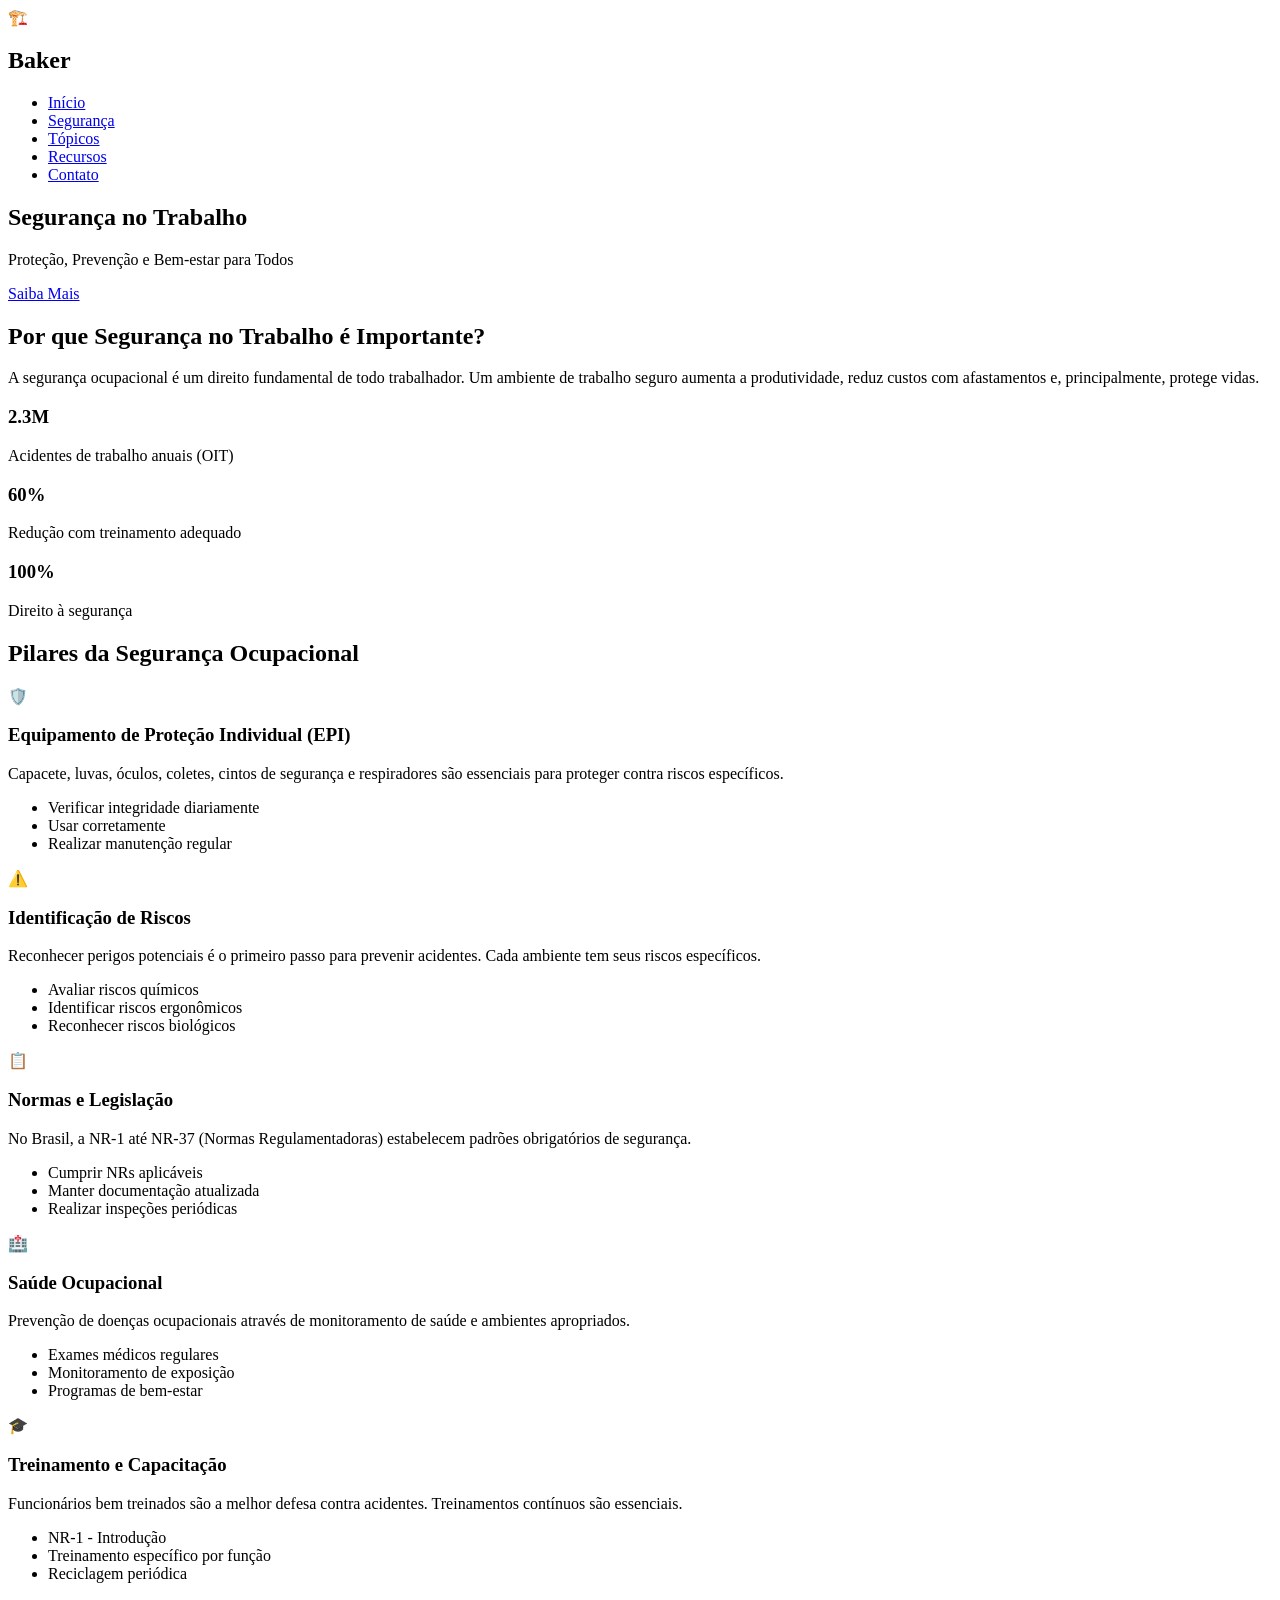
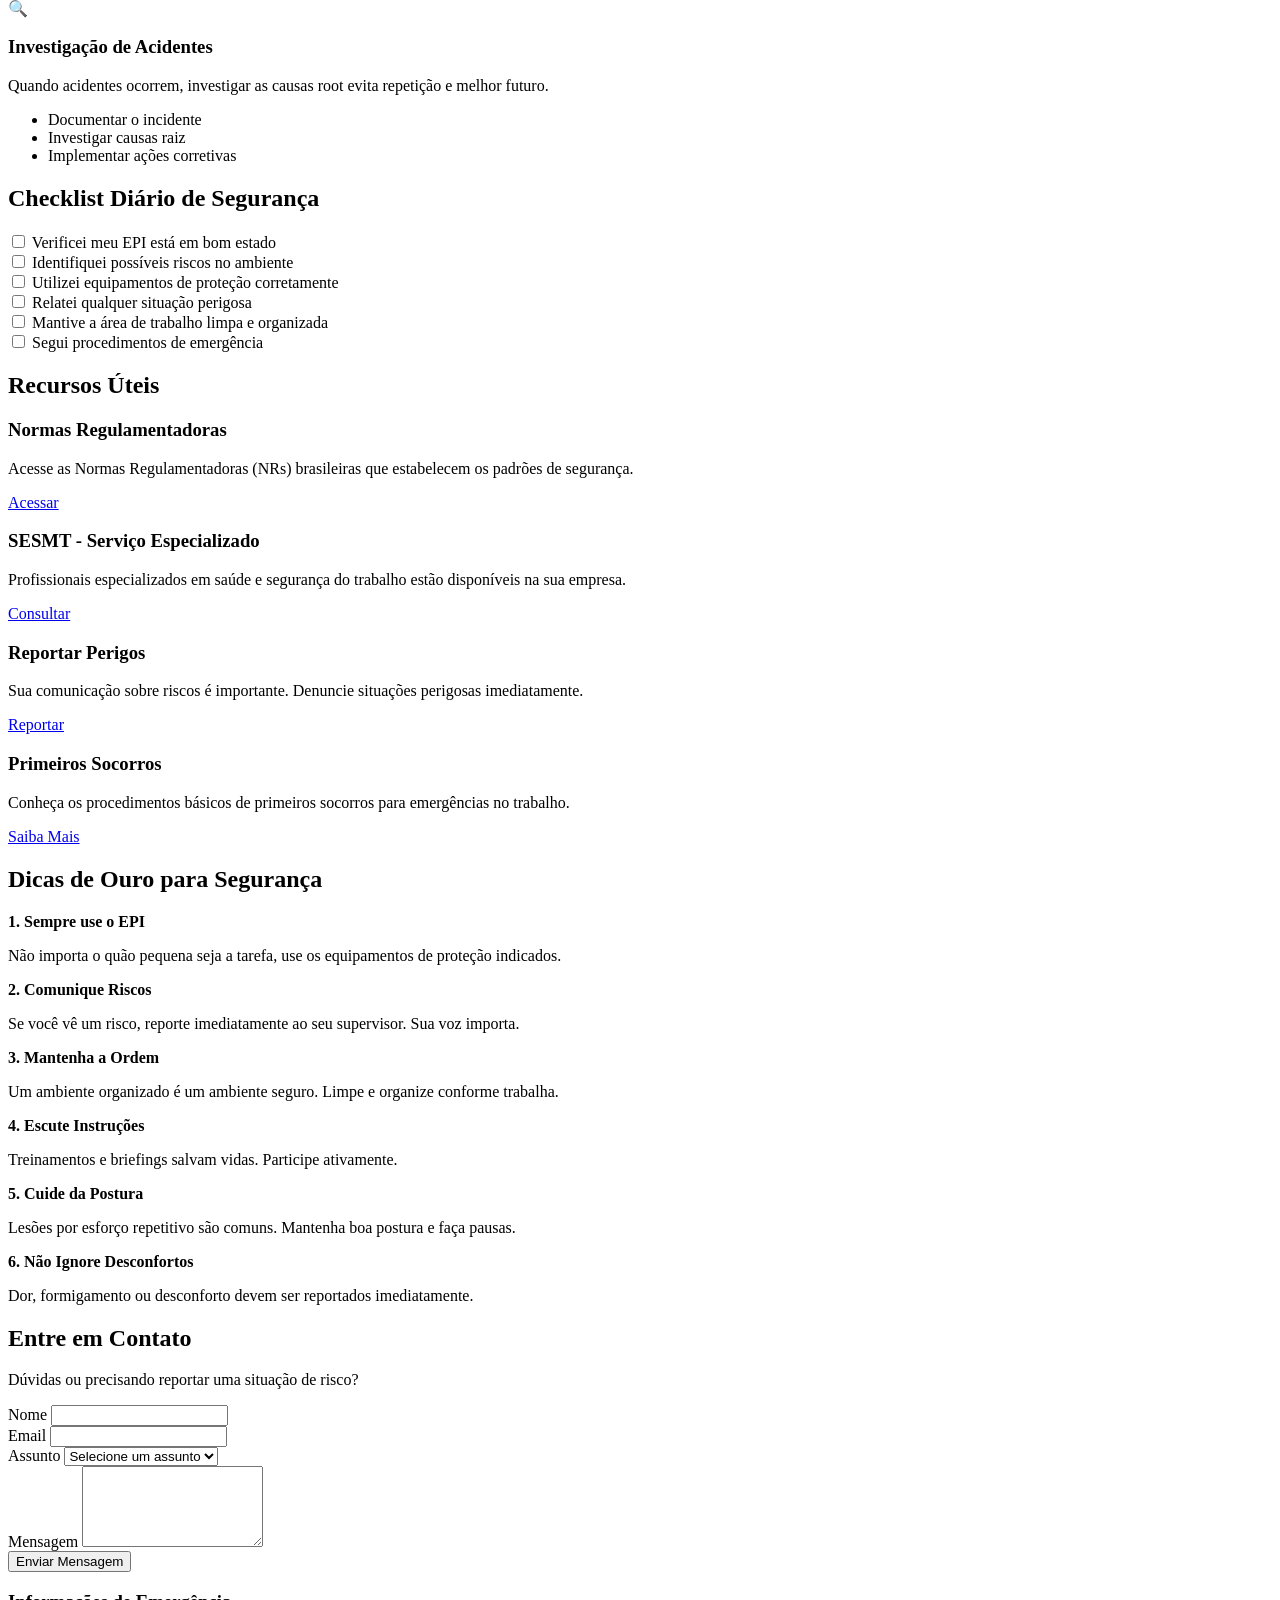
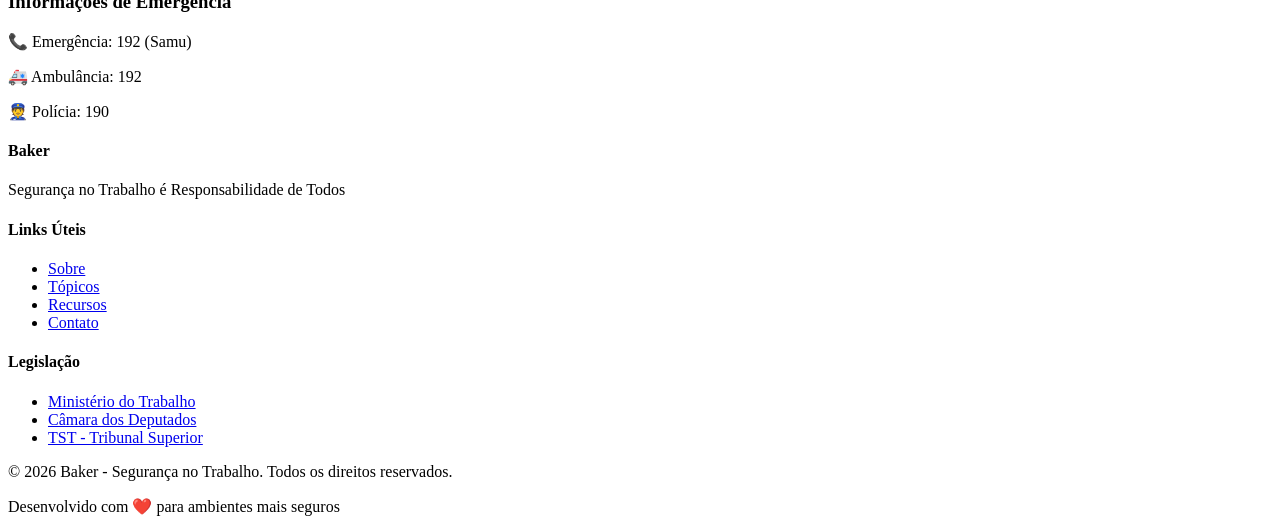
==== index.html @ fd1cc1f0 "Criar site profissional sobre segurança no trabalho" ====
<!DOCTYPE html>
<html lang="pt-BR">
<head>
    <meta charset="UTF-8">
    <meta name="viewport" content="width=device-width, initial-scale=1.0">
    <meta name="description" content="Segurança no Trabalho - Informações, treinamentos e recursos para ambientes seguros">
    <meta name="keywords" content="segurança, trabalho, prevenção, acidentes, saúde ocupacional">
    <title>Segurança no Trabalho | Baker</title>
    <link rel="stylesheet" href="styles.css">
    <link rel="icon" type="image/svg+xml" href="data:image/svg+xml,<svg xmlns='http://www.w3.org/2000/svg' viewBox='0 0 100 100'><text y='75' font-size='75' fill='%23d4a574'>🏗️</text></svg>">
</head>
<body>
    <!-- Navegação -->
    <nav class="navbar">
        <div class="container">
            <div class="nav-brand">
                <span class="logo-icon">🏗️</span>
                <h1>Baker</h1>
            </div>
            <ul class="nav-menu">
                <li><a href="#inicio">Início</a></li>
                <li><a href="#seguranca">Segurança</a></li>
                <li><a href="#topicos">Tópicos</a></li>
                <li><a href="#recursos">Recursos</a></li>
                <li><a href="#contato">Contato</a></li>
            </ul>
        </div>
    </nav>

    <!-- Hero Section -->
    <section id="inicio" class="hero">
        <div class="hero-content">
            <h2>Segurança no Trabalho</h2>
            <p>Proteção, Prevenção e Bem-estar para Todos</p>
            <a href="#seguranca" class="btn btn-primary">Saiba Mais</a>
        </div>
    </section>

    <!-- Introdução -->
    <section id="seguranca" class="intro">
        <div class="container">
            <h2>Por que Segurança no Trabalho é Importante?</h2>
            <p>A segurança ocupacional é um direito fundamental de todo trabalhador. Um ambiente de trabalho seguro aumenta a produtividade, reduz custos com afastamentos e, principalmente, protege vidas.</p>
            
            <div class="stats">
                <div class="stat-card">
                    <h3>2.3M</h3>
                    <p>Acidentes de trabalho anuais (OIT)</p>
                </div>
                <div class="stat-card">
                    <h3>60%</h3>
                    <p>Redução com treinamento adequado</p>
                </div>
                <div class="stat-card">
                    <h3>100%</h3>
                    <p>Direito à segurança</p>
                </div>
            </div>
        </div>
    </section>

    <!-- Tópicos Principais -->
    <section id="topicos" class="topics">
        <div class="container">
            <h2>Pilares da Segurança Ocupacional</h2>
            
            <div class="topics-grid">
                <div class="topic-card">
                    <span class="topic-icon">🛡️</span>
                    <h3>Equipamento de Proteção Individual (EPI)</h3>
                    <p>Capacete, luvas, óculos, coletes, cintos de segurança e respiradores são essenciais para proteger contra riscos específicos.</p>
                    <ul>
                        <li>Verificar integridade diariamente</li>
                        <li>Usar corretamente</li>
                        <li>Realizar manutenção regular</li>
                    </ul>
                </div>

                <div class="topic-card">
                    <span class="topic-icon">⚠️</span>
                    <h3>Identificação de Riscos</h3>
                    <p>Reconhecer perigos potenciais é o primeiro passo para prevenir acidentes. Cada ambiente tem seus riscos específicos.</p>
                    <ul>
                        <li>Avaliar riscos químicos</li>
                        <li>Identificar riscos ergonômicos</li>
                        <li>Reconhecer riscos biológicos</li>
                    </ul>
                </div>

                <div class="topic-card">
                    <span class="topic-icon">📋</span>
                    <h3>Normas e Legislação</h3>
                    <p>No Brasil, a NR-1 até NR-37 (Normas Regulamentadoras) estabelecem padrões obrigatórios de segurança.</p>
                    <ul>
                        <li>Cumprir NRs aplicáveis</li>
                        <li>Manter documentação atualizada</li>
                        <li>Realizar inspeções periódicas</li>
                    </ul>
                </div>

                <div class="topic-card">
                    <span class="topic-icon">🏥</span>
                    <h3>Saúde Ocupacional</h3>
                    <p>Prevenção de doenças ocupacionais através de monitoramento de saúde e ambientes apropriados.</p>
                    <ul>
                        <li>Exames médicos regulares</li>
                        <li>Monitoramento de exposição</li>
                        <li>Programas de bem-estar</li>
                    </ul>
                </div>

                <div class="topic-card">
                    <span class="topic-icon">🎓</span>
                    <h3>Treinamento e Capacitação</h3>
                    <p>Funcionários bem treinados são a melhor defesa contra acidentes. Treinamentos contínuos são essenciais.</p>
                    <ul>
                        <li>NR-1 - Introdução</li>
                        <li>Treinamento específico por função</li>
                        <li>Reciclagem periódica</li>
                    </ul>
                </div>

                <div class="topic-card">
                    <span class="topic-icon">🔍</span>
                    <h3>Investigação de Acidentes</h3>
                    <p>Quando acidentes ocorrem, investigar as causas root evita repetição e melhor futuro.</p>
                    <ul>
                        <li>Documentar o incidente</li>
                        <li>Investigar causas raiz</li>
                        <li>Implementar ações corretivas</li>
                    </ul>
                </div>
            </div>
        </div>
    </section>

    <!-- Checklist de Segurança -->
    <section class="checklist">
        <div class="container">
            <h2>Checklist Diário de Segurança</h2>
            <div class="checklist-content">
                <div class="checklist-item">
                    <input type="checkbox" id="check1">
                    <label for="check1">Verificei meu EPI está em bom estado</label>
                </div>
                <div class="checklist-item">
                    <input type="checkbox" id="check2">
                    <label for="check2">Identifiquei possíveis riscos no ambiente</label>
                </div>
                <div class="checklist-item">
                    <input type="checkbox" id="check3">
                    <label for="check3">Utilizei equipamentos de proteção corretamente</label>
                </div>
                <div class="checklist-item">
                    <input type="checkbox" id="check4">
                    <label for="check4">Relatei qualquer situação perigosa</label>
                </div>
                <div class="checklist-item">
                    <input type="checkbox" id="check5">
                    <label for="check5">Mantive a área de trabalho limpa e organizada</label>
                </div>
                <div class="checklist-item">
                    <input type="checkbox" id="check6">
                    <label for="check6">Segui procedimentos de emergência</label>
                </div>
            </div>
        </div>
    </section>

    <!-- Recursos -->
    <section id="recursos" class="resources">
        <div class="container">
            <h2>Recursos Úteis</h2>
            
            <div class="resources-grid">
                <div class="resource-card">
                    <h3>Normas Regulamentadoras</h3>
                    <p>Acesse as Normas Regulamentadoras (NRs) brasileiras que estabelecem os padrões de segurança.</p>
                    <a href="https://www.gov.br/trabalho/pt-br" target="_blank" class="btn btn-secondary">Acessar</a>
                </div>

                <div class="resource-card">
                    <h3>SESMT - Serviço Especializado</h3>
                    <p>Profissionais especializados em saúde e segurança do trabalho estão disponíveis na sua empresa.</p>
                    <a href="#contato" class="btn btn-secondary">Consultar</a>
                </div>

                <div class="resource-card">
                    <h3>Reportar Perigos</h3>
                    <p>Sua comunicação sobre riscos é importante. Denuncie situações perigosas imediatamente.</p>
                    <a href="#contato" class="btn btn-secondary">Reportar</a>
                </div>

                <div class="resource-card">
                    <h3>Primeiros Socorros</h3>
                    <p>Conheça os procedimentos básicos de primeiros socorros para emergências no trabalho.</p>
                    <a href="https://www.cruz-vermelha.org.br" target="_blank" class="btn btn-secondary">Saiba Mais</a>
                </div>
            </div>
        </div>
    </section>

    <!-- Dicas de Segurança -->
    <section class="tips">
        <div class="container">
            <h2>Dicas de Ouro para Segurança</h2>
            
            <div class="tips-list">
                <div class="tip">
                    <strong>1. Sempre use o EPI</strong>
                    <p>Não importa o quão pequena seja a tarefa, use os equipamentos de proteção indicados.</p>
                </div>
                
                <div class="tip">
                    <strong>2. Comunique Riscos</strong>
                    <p>Se você vê um risco, reporte imediatamente ao seu supervisor. Sua voz importa.</p>
                </div>
                
                <div class="tip">
                    <strong>3. Mantenha a Ordem</strong>
                    <p>Um ambiente organizado é um ambiente seguro. Limpe e organize conforme trabalha.</p>
                </div>
                
                <div class="tip">
                    <strong>4. Escute Instruções</strong>
                    <p>Treinamentos e briefings salvam vidas. Participe ativamente.</p>
                </div>
                
                <div class="tip">
                    <strong>5. Cuide da Postura</strong>
                    <p>Lesões por esforço repetitivo são comuns. Mantenha boa postura e faça pausas.</p>
                </div>
                
                <div class="tip">
                    <strong>6. Não Ignore Desconfortos</strong>
                    <p>Dor, formigamento ou desconforto devem ser reportados imediatamente.</p>
                </div>
            </div>
        </div>
    </section>

    <!-- Contato -->
    <section id="contato" class="contact">
        <div class="container">
            <h2>Entre em Contato</h2>
            <p>Dúvidas ou precisando reportar uma situação de risco?</p>
            
            <form class="contact-form">
                <div class="form-group">
                    <label for="name">Nome</label>
                    <input type="text" id="name" name="name" required>
                </div>
                
                <div class="form-group">
                    <label for="email">Email</label>
                    <input type="email" id="email" name="email" required>
                </div>
                
                <div class="form-group">
                    <label for="subject">Assunto</label>
                    <select id="subject" name="subject" required>
                        <option value="">Selecione um assunto</option>
                        <option value="consulta">Consulta Geral</option>
                        <option value="risco">Reportar Risco</option>
                        <option value="treinamento">Treinamento</option>
                        <option value="acidente">Reporte de Acidente</option>
                        <option value="outro">Outro</option>
                    </select>
                </div>
                
                <div class="form-group">
                    <label for="message">Mensagem</label>
                    <textarea id="message" name="message" rows="5" required></textarea>
                </div>
                
                <button type="submit" class="btn btn-primary">Enviar Mensagem</button>
            </form>

            <div class="contact-info">
                <h3>Informações de Emergência</h3>
                <p>📞 Emergência: 192 (Samu)</p>
                <p>🚑 Ambulância: 192</p>
                <p>👮 Polícia: 190</p>
            </div>
        </div>
    </section>

    <!-- Footer -->
    <footer class="footer">
        <div class="container">
            <div class="footer-content">
                <div class="footer-section">
                    <h4>Baker</h4>
                    <p>Segurança no Trabalho é Responsabilidade de Todos</p>
                </div>
                
                <div class="footer-section">
                    <h4>Links Úteis</h4>
                    <ul>
                        <li><a href="#seguranca">Sobre</a></li>
                        <li><a href="#topicos">Tópicos</a></li>
                        <li><a href="#recursos">Recursos</a></li>
                        <li><a href="#contato">Contato</a></li>
                    </ul>
                </div>
                
                <div class="footer-section">
                    <h4>Legislação</h4>
                    <ul>
                        <li><a href="https://www.gov.br/trabalho" target="_blank">Ministério do Trabalho</a></li>
                        <li><a href="https://www.camara.leg.br" target="_blank">Câmara dos Deputados</a></li>
                        <li><a href="https://www.tst.jus.br" target="_blank">TST - Tribunal Superior</a></li>
                    </ul>
                </div>
            </div>
            
            <div class="footer-bottom">
                <p>&copy; 2026 Baker - Segurança no Trabalho. Todos os direitos reservados.</p>
                <p>Desenvolvido com ❤️ para ambientes mais seguros</p>
            </div>
        </div>
    </footer>

    <script src="script.js"></script>
</body>
</html>
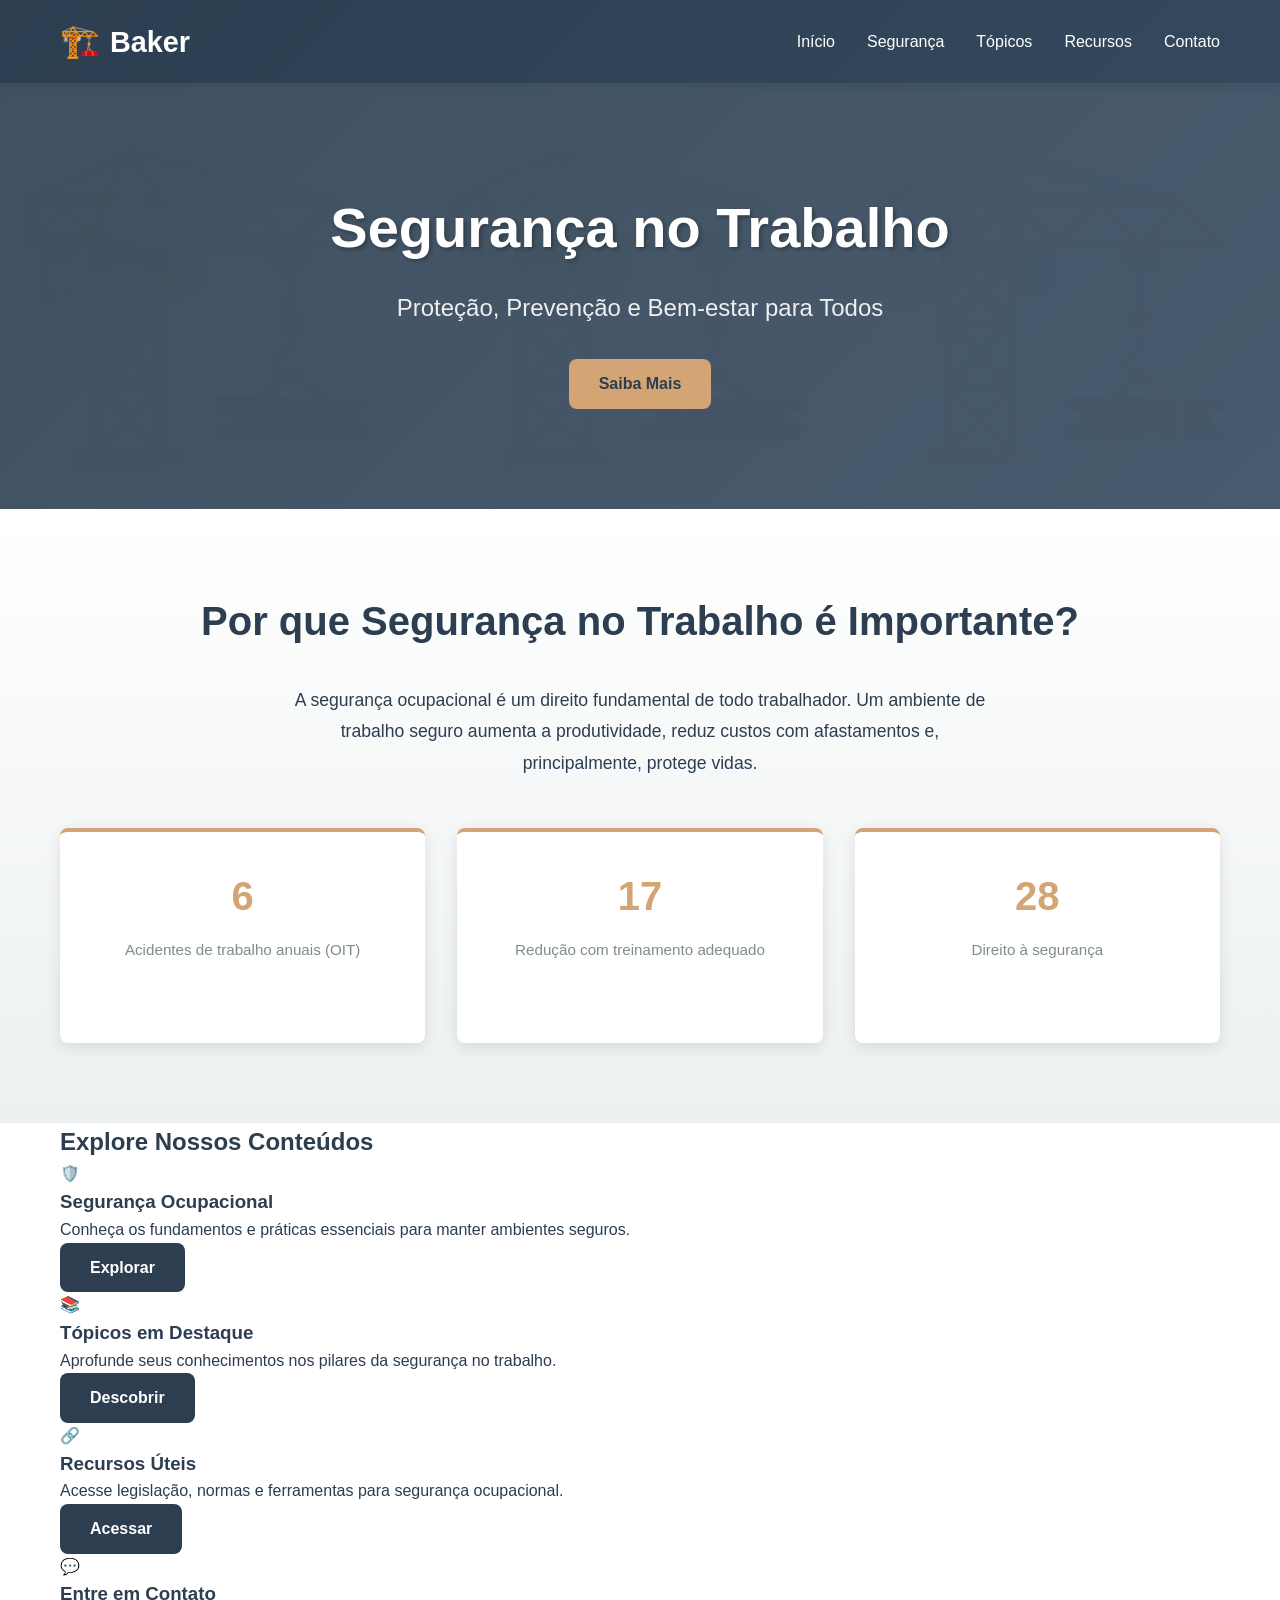
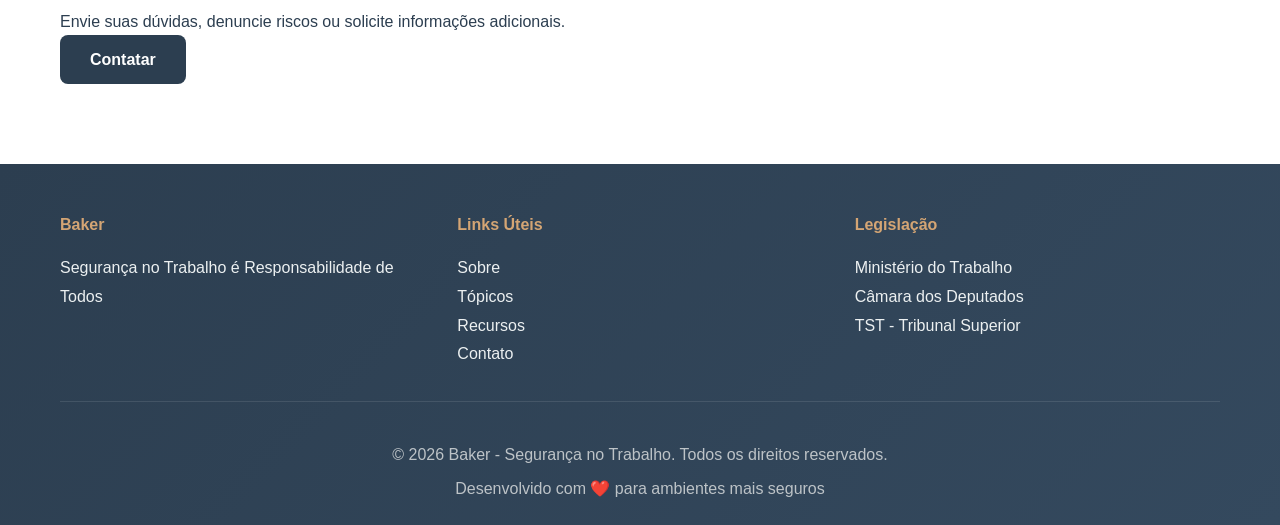
==== commit 75e1dc67: "Atualizar página inicial com links para páginas separadas" ====
--- a/index.html
+++ b/index.html
@@ -18,26 +18,26 @@
                 <h1>Baker</h1>
             </div>
             <ul class="nav-menu">
-                <li><a href="#inicio">Início</a></li>
-                <li><a href="#seguranca">Segurança</a></li>
-                <li><a href="#topicos">Tópicos</a></li>
-                <li><a href="#recursos">Recursos</a></li>
-                <li><a href="#contato">Contato</a></li>
+                <li><a href="index.html">Início</a></li>
+                <li><a href="seguranca.html">Segurança</a></li>
+                <li><a href="topicos.html">Tópicos</a></li>
+                <li><a href="recursos.html">Recursos</a></li>
+                <li><a href="contato.html">Contato</a></li>
             </ul>
         </div>
     </nav>
 
     <!-- Hero Section -->
-    <section id="inicio" class="hero">
+    <section class="hero">
         <div class="hero-content">
             <h2>Segurança no Trabalho</h2>
             <p>Proteção, Prevenção e Bem-estar para Todos</p>
-            <a href="#seguranca" class="btn btn-primary">Saiba Mais</a>
+            <a href="seguranca.html" class="btn btn-primary">Saiba Mais</a>
         </div>
     </section>
 
     <!-- Introdução -->
-    <section id="seguranca" class="intro">
+    <section class="intro">
         <div class="container">
             <h2>Por que Segurança no Trabalho é Importante?</h2>
             <p>A segurança ocupacional é um direito fundamental de todo trabalhador. Um ambiente de trabalho seguro aumenta a produtividade, reduz custos com afastamentos e, principalmente, protege vidas.</p>
@@ -59,228 +59,38 @@
         </div>
     </section>
 
-    <!-- Tópicos Principais -->
-    <section id="topicos" class="topics">
+    <!-- Seções de Destaque -->
+    <section class="highlights">
         <div class="container">
-            <h2>Pilares da Segurança Ocupacional</h2>
-            
-            <div class="topics-grid">
-                <div class="topic-card">
-                    <span class="topic-icon">🛡️</span>
-                    <h3>Equipamento de Proteção Individual (EPI)</h3>
-                    <p>Capacete, luvas, óculos, coletes, cintos de segurança e respiradores são essenciais para proteger contra riscos específicos.</p>
-                    <ul>
-                        <li>Verificar integridade diariamente</li>
-                        <li>Usar corretamente</li>
-                        <li>Realizar manutenção regular</li>
-                    </ul>
+            <h2>Explore Nossos Conteúdos</h2>
+            <div class="highlights-grid">
+                <div class="highlight-card">
+                    <span class="highlight-icon">🛡️</span>
+                    <h3>Segurança Ocupacional</h3>
+                    <p>Conheça os fundamentos e práticas essenciais para manter ambientes seguros.</p>
+                    <a href="seguranca.html" class="btn btn-secondary">Explorar</a>
                 </div>
 
-                <div class="topic-card">
-                    <span class="topic-icon">⚠️</span>
-                    <h3>Identificação de Riscos</h3>
-                    <p>Reconhecer perigos potenciais é o primeiro passo para prevenir acidentes. Cada ambiente tem seus riscos específicos.</p>
-                    <ul>
-                        <li>Avaliar riscos químicos</li>
-                        <li>Identificar riscos ergonômicos</li>
-                        <li>Reconhecer riscos biológicos</li>
-                    </ul>
+                <div class="highlight-card">
+                    <span class="highlight-icon">📚</span>
+                    <h3>Tópicos em Destaque</h3>
+                    <p>Aprofunde seus conhecimentos nos pilares da segurança no trabalho.</p>
+                    <a href="topicos.html" class="btn btn-secondary">Descobrir</a>
                 </div>
 
-                <div class="topic-card">
-                    <span class="topic-icon">📋</span>
-                    <h3>Normas e Legislação</h3>
-                    <p>No Brasil, a NR-1 até NR-37 (Normas Regulamentadoras) estabelecem padrões obrigatórios de segurança.</p>
-                    <ul>
-                        <li>Cumprir NRs aplicáveis</li>
-                        <li>Manter documentação atualizada</li>
-                        <li>Realizar inspeções periódicas</li>
-                    </ul>
+                <div class="highlight-card">
+                    <span class="highlight-icon">🔗</span>
+                    <h3>Recursos Úteis</h3>
+                    <p>Acesse legislação, normas e ferramentas para segurança ocupacional.</p>
+                    <a href="recursos.html" class="btn btn-secondary">Acessar</a>
                 </div>
 
-                <div class="topic-card">
-                    <span class="topic-icon">🏥</span>
-                    <h3>Saúde Ocupacional</h3>
-                    <p>Prevenção de doenças ocupacionais através de monitoramento de saúde e ambientes apropriados.</p>
-                    <ul>
-                        <li>Exames médicos regulares</li>
-                        <li>Monitoramento de exposição</li>
-                        <li>Programas de bem-estar</li>
-                    </ul>
+                <div class="highlight-card">
+                    <span class="highlight-icon">💬</span>
+                    <h3>Entre em Contato</h3>
+                    <p>Envie suas dúvidas, denuncie riscos ou solicite informações adicionais.</p>
+                    <a href="contato.html" class="btn btn-secondary">Contatar</a>
                 </div>
-
-                <div class="topic-card">
-                    <span class="topic-icon">🎓</span>
-                    <h3>Treinamento e Capacitação</h3>
-                    <p>Funcionários bem treinados são a melhor defesa contra acidentes. Treinamentos contínuos são essenciais.</p>
-                    <ul>
-                        <li>NR-1 - Introdução</li>
-                        <li>Treinamento específico por função</li>
-                        <li>Reciclagem periódica</li>
-                    </ul>
-                </div>
-
-                <div class="topic-card">
-                    <span class="topic-icon">🔍</span>
-                    <h3>Investigação de Acidentes</h3>
-                    <p>Quando acidentes ocorrem, investigar as causas root evita repetição e melhor futuro.</p>
-                    <ul>
-                        <li>Documentar o incidente</li>
-                        <li>Investigar causas raiz</li>
-                        <li>Implementar ações corretivas</li>
-                    </ul>
-                </div>
-            </div>
-        </div>
-    </section>
-
-    <!-- Checklist de Segurança -->
-    <section class="checklist">
-        <div class="container">
-            <h2>Checklist Diário de Segurança</h2>
-            <div class="checklist-content">
-                <div class="checklist-item">
-                    <input type="checkbox" id="check1">
-                    <label for="check1">Verificei meu EPI está em bom estado</label>
-                </div>
-                <div class="checklist-item">
-                    <input type="checkbox" id="check2">
-                    <label for="check2">Identifiquei possíveis riscos no ambiente</label>
-                </div>
-                <div class="checklist-item">
-                    <input type="checkbox" id="check3">
-                    <label for="check3">Utilizei equipamentos de proteção corretamente</label>
-                </div>
-                <div class="checklist-item">
-                    <input type="checkbox" id="check4">
-                    <label for="check4">Relatei qualquer situação perigosa</label>
-                </div>
-                <div class="checklist-item">
-                    <input type="checkbox" id="check5">
-                    <label for="check5">Mantive a área de trabalho limpa e organizada</label>
-                </div>
-                <div class="checklist-item">
-                    <input type="checkbox" id="check6">
-                    <label for="check6">Segui procedimentos de emergência</label>
-                </div>
-            </div>
-        </div>
-    </section>
-
-    <!-- Recursos -->
-    <section id="recursos" class="resources">
-        <div class="container">
-            <h2>Recursos Úteis</h2>
-            
-            <div class="resources-grid">
-                <div class="resource-card">
-                    <h3>Normas Regulamentadoras</h3>
-                    <p>Acesse as Normas Regulamentadoras (NRs) brasileiras que estabelecem os padrões de segurança.</p>
-                    <a href="https://www.gov.br/trabalho/pt-br" target="_blank" class="btn btn-secondary">Acessar</a>
-                </div>
-
-                <div class="resource-card">
-                    <h3>SESMT - Serviço Especializado</h3>
-                    <p>Profissionais especializados em saúde e segurança do trabalho estão disponíveis na sua empresa.</p>
-                    <a href="#contato" class="btn btn-secondary">Consultar</a>
-                </div>
-
-                <div class="resource-card">
-                    <h3>Reportar Perigos</h3>
-                    <p>Sua comunicação sobre riscos é importante. Denuncie situações perigosas imediatamente.</p>
-                    <a href="#contato" class="btn btn-secondary">Reportar</a>
-                </div>
-
-                <div class="resource-card">
-                    <h3>Primeiros Socorros</h3>
-                    <p>Conheça os procedimentos básicos de primeiros socorros para emergências no trabalho.</p>
-                    <a href="https://www.cruz-vermelha.org.br" target="_blank" class="btn btn-secondary">Saiba Mais</a>
-                </div>
-            </div>
-        </div>
-    </section>
-
-    <!-- Dicas de Segurança -->
-    <section class="tips">
-        <div class="container">
-            <h2>Dicas de Ouro para Segurança</h2>
-            
-            <div class="tips-list">
-                <div class="tip">
-                    <strong>1. Sempre use o EPI</strong>
-                    <p>Não importa o quão pequena seja a tarefa, use os equipamentos de proteção indicados.</p>
-                </div>
-                
-                <div class="tip">
-                    <strong>2. Comunique Riscos</strong>
-                    <p>Se você vê um risco, reporte imediatamente ao seu supervisor. Sua voz importa.</p>
-                </div>
-                
-                <div class="tip">
-                    <strong>3. Mantenha a Ordem</strong>
-                    <p>Um ambiente organizado é um ambiente seguro. Limpe e organize conforme trabalha.</p>
-                </div>
-                
-                <div class="tip">
-                    <strong>4. Escute Instruções</strong>
-                    <p>Treinamentos e briefings salvam vidas. Participe ativamente.</p>
-                </div>
-                
-                <div class="tip">
-                    <strong>5. Cuide da Postura</strong>
-                    <p>Lesões por esforço repetitivo são comuns. Mantenha boa postura e faça pausas.</p>
-                </div>
-                
-                <div class="tip">
-                    <strong>6. Não Ignore Desconfortos</strong>
-                    <p>Dor, formigamento ou desconforto devem ser reportados imediatamente.</p>
-                </div>
-            </div>
-        </div>
-    </section>
-
-    <!-- Contato -->
-    <section id="contato" class="contact">
-        <div class="container">
-            <h2>Entre em Contato</h2>
-            <p>Dúvidas ou precisando reportar uma situação de risco?</p>
-            
-            <form class="contact-form">
-                <div class="form-group">
-                    <label for="name">Nome</label>
-                    <input type="text" id="name" name="name" required>
-                </div>
-                
-                <div class="form-group">
-                    <label for="email">Email</label>
-                    <input type="email" id="email" name="email" required>
-                </div>
-                
-                <div class="form-group">
-                    <label for="subject">Assunto</label>
-                    <select id="subject" name="subject" required>
-                        <option value="">Selecione um assunto</option>
-                        <option value="consulta">Consulta Geral</option>
-                        <option value="risco">Reportar Risco</option>
-                        <option value="treinamento">Treinamento</option>
-                        <option value="acidente">Reporte de Acidente</option>
-                        <option value="outro">Outro</option>
-                    </select>
-                </div>
-                
-                <div class="form-group">
-                    <label for="message">Mensagem</label>
-                    <textarea id="message" name="message" rows="5" required></textarea>
-                </div>
-                
-                <button type="submit" class="btn btn-primary">Enviar Mensagem</button>
-            </form>
-
-            <div class="contact-info">
-                <h3>Informações de Emergência</h3>
-                <p>📞 Emergência: 192 (Samu)</p>
-                <p>🚑 Ambulância: 192</p>
-                <p>👮 Polícia: 190</p>
             </div>
         </div>
     </section>
@@ -297,10 +107,10 @@
                 <div class="footer-section">
                     <h4>Links Úteis</h4>
                     <ul>
-                        <li><a href="#seguranca">Sobre</a></li>
-                        <li><a href="#topicos">Tópicos</a></li>
-                        <li><a href="#recursos">Recursos</a></li>
-                        <li><a href="#contato">Contato</a></li>
+                        <li><a href="index.html">Sobre</a></li>
+                        <li><a href="topicos.html">Tópicos</a></li>
+                        <li><a href="recursos.html">Recursos</a></li>
+                        <li><a href="contato.html">Contato</a></li>
                     </ul>
                 </div>
                 
--- a/styles.css
+++ b/styles.css
@@ -0,0 +1,635 @@
+/* Estilos Globais */
+* {
+    margin: 0;
+    padding: 0;
+    box-sizing: border-box;
+}
+
+:root {
+    --primary-color: #d4a574;
+    --secondary-color: #2c3e50;
+    --accent-color: #e74c3c;
+    --light-bg: #ecf0f1;
+    --dark-text: #2c3e50;
+    --light-text: #ffffff;
+    --border-radius: 8px;
+    --transition: all 0.3s ease;
+}
+
+html {
+    scroll-behavior: smooth;
+}
+
+body {
+    font-family: 'Segoe UI', Tahoma, Geneva, Verdana, sans-serif;
+    line-height: 1.6;
+    color: var(--dark-text);
+    background-color: #ffffff;
+}
+
+.container {
+    max-width: 1200px;
+    margin: 0 auto;
+    padding: 0 20px;
+}
+
+/* Navegação */
+.navbar {
+    background: linear-gradient(135deg, var(--secondary-color), #34495e);
+    color: var(--light-text);
+    padding: 1rem 0;
+    position: sticky;
+    top: 0;
+    z-index: 100;
+    box-shadow: 0 2px 10px rgba(0, 0, 0, 0.1);
+}
+
+.navbar .container {
+    display: flex;
+    justify-content: space-between;
+    align-items: center;
+}
+
+.nav-brand {
+    display: flex;
+    align-items: center;
+    gap: 10px;
+    font-weight: bold;
+}
+
+.logo-icon {
+    font-size: 2rem;
+}
+
+.nav-brand h1 {
+    font-size: 1.8rem;
+    margin: 0;
+}
+
+.nav-menu {
+    display: flex;
+    list-style: none;
+    gap: 2rem;
+}
+
+.nav-menu a {
+    color: var(--light-text);
+    text-decoration: none;
+    transition: var(--transition);
+    font-weight: 500;
+}
+
+.nav-menu a:hover {
+    color: var(--primary-color);
+    text-shadow: 0 0 10px rgba(212, 165, 116, 0.5);
+}
+
+/* Hero Section */
+.hero {
+    background: linear-gradient(135deg, var(--secondary-color), #34495e);
+    color: var(--light-text);
+    padding: 100px 20px;
+    text-align: center;
+    background-image: 
+        linear-gradient(135deg, rgba(44, 62, 80, 0.9), rgba(52, 73, 94, 0.9)),
+        url("data:image/svg+xml,%3Csvg xmlns='http://www.w3.org/2000/svg' viewBox='0 0 100 100'%3E%3Ctext y='75' font-size='75' fill='%23d4a574' opacity='0.1'%3E🏗️%3C/text%3E%3C/svg%3E");
+}
+
+.hero-content h2 {
+    font-size: 3.5rem;
+    margin-bottom: 1rem;
+    text-shadow: 2px 2px 4px rgba(0, 0, 0, 0.3);
+}
+
+.hero-content p {
+    font-size: 1.5rem;
+    margin-bottom: 2rem;
+    opacity: 0.9;
+}
+
+/* Botões */
+.btn {
+    display: inline-block;
+    padding: 12px 30px;
+    border-radius: var(--border-radius);
+    text-decoration: none;
+    font-weight: 600;
+    transition: var(--transition);
+    border: none;
+    cursor: pointer;
+    font-size: 1rem;
+}
+
+.btn-primary {
+    background: var(--primary-color);
+    color: var(--dark-text);
+}
+
+.btn-primary:hover {
+    background: #e8c4a0;
+    transform: translateY(-2px);
+    box-shadow: 0 5px 15px rgba(212, 165, 116, 0.3);
+}
+
+.btn-secondary {
+    background: var(--secondary-color);
+    color: var(--light-text);
+}
+
+.btn-secondary:hover {
+    background: #34495e;
+    transform: translateY(-2px);
+}
+
+/* Seção Intro */
+.intro {
+    padding: 80px 20px;
+    background: linear-gradient(to bottom, #ffffff, var(--light-bg));
+}
+
+.intro h2 {
+    text-align: center;
+    font-size: 2.5rem;
+    margin-bottom: 2rem;
+    color: var(--secondary-color);
+}
+
+.intro p {
+    text-align: center;
+    font-size: 1.1rem;
+    max-width: 700px;
+    margin: 0 auto 3rem;
+    line-height: 1.8;
+}
+
+/* Stats */
+.stats {
+    display: grid;
+    grid-template-columns: repeat(auto-fit, minmax(250px, 1fr));
+    gap: 2rem;
+    margin-top: 3rem;
+}
+
+.stat-card {
+    background: white;
+    padding: 2rem;
+    border-radius: var(--border-radius);
+    text-align: center;
+    box-shadow: 0 4px 15px rgba(0, 0, 0, 0.1);
+    transition: var(--transition);
+    border-top: 4px solid var(--primary-color);
+}
+
+.stat-card:hover {
+    transform: translateY(-5px);
+    box-shadow: 0 8px 25px rgba(0, 0, 0, 0.15);
+}
+
+.stat-card h3 {
+    font-size: 2.5rem;
+    color: var(--primary-color);
+    margin-bottom: 0.5rem;
+}
+
+.stat-card p {
+    color: #7f8c8d;
+    font-size: 0.95rem;
+}
+
+/* Tópicos */
+.topics {
+    padding: 80px 20px;
+    background: var(--light-bg);
+}
+
+.topics h2 {
+    text-align: center;
+    font-size: 2.5rem;
+    margin-bottom: 3rem;
+    color: var(--secondary-color);
+}
+
+.topics-grid {
+    display: grid;
+    grid-template-columns: repeat(auto-fit, minmax(320px, 1fr));
+    gap: 2rem;
+}
+
+.topic-card {
+    background: white;
+    padding: 2rem;
+    border-radius: var(--border-radius);
+    box-shadow: 0 4px 15px rgba(0, 0, 0, 0.1);
+    transition: var(--transition);
+}
+
+.topic-card:hover {
+    transform: translateY(-10px);
+    box-shadow: 0 10px 30px rgba(0, 0, 0, 0.15);
+    border-left: 4px solid var(--primary-color);
+}
+
+.topic-icon {
+    font-size: 3rem;
+    display: block;
+    margin-bottom: 1rem;
+}
+
+.topic-card h3 {
+    color: var(--secondary-color);
+    margin-bottom: 1rem;
+    font-size: 1.3rem;
+}
+
+.topic-card p {
+    color: #7f8c8d;
+    margin-bottom: 1rem;
+    line-height: 1.6;
+}
+
+.topic-card ul {
+    list-style: none;
+    padding-left: 0;
+}
+
+.topic-card li {
+    padding: 0.5rem 0;
+    padding-left: 1.5rem;
+    position: relative;
+    color: #555;
+}
+
+.topic-card li:before {
+    content: "✓";
+    position: absolute;
+    left: 0;
+    color: var(--primary-color);
+    font-weight: bold;
+}
+
+/* Checklist */
+.checklist {
+    padding: 80px 20px;
+    background: white;
+}
+
+.checklist h2 {
+    text-align: center;
+    font-size: 2.5rem;
+    margin-bottom: 3rem;
+    color: var(--secondary-color);
+}
+
+.checklist-content {
+    max-width: 600px;
+    margin: 0 auto;
+    background: var(--light-bg);
+    padding: 2rem;
+    border-radius: var(--border-radius);
+    box-shadow: 0 4px 15px rgba(0, 0, 0, 0.1);
+}
+
+.checklist-item {
+    display: flex;
+    align-items: center;
+    margin-bottom: 1.5rem;
+    padding: 1rem;
+    background: white;
+    border-radius: 6px;
+    transition: var(--transition);
+}
+
+.checklist-item:hover {
+    background: #f8f9fa;
+}
+
+.checklist-item input[type="checkbox"] {
+    width: 20px;
+    height: 20px;
+    margin-right: 1rem;
+    cursor: pointer;
+    accent-color: var(--primary-color);
+}
+
+.checklist-item label {
+    cursor: pointer;
+    flex: 1;
+    font-weight: 500;
+}
+
+/* Recursos */
+.resources {
+    padding: 80px 20px;
+    background: linear-gradient(to bottom, var(--light-bg), white);
+}
+
+.resources h2 {
+    text-align: center;
+    font-size: 2.5rem;
+    margin-bottom: 3rem;
+    color: var(--secondary-color);
+}
+
+.resources-grid {
+    display: grid;
+    grid-template-columns: repeat(auto-fit, minmax(280px, 1fr));
+    gap: 2rem;
+}
+
+.resource-card {
+    background: white;
+    padding: 2rem;
+    border-radius: var(--border-radius);
+    box-shadow: 0 4px 15px rgba(0, 0, 0, 0.1);
+    text-align: center;
+    transition: var(--transition);
+}
+
+.resource-card:hover {
+    transform: translateY(-5px);
+    box-shadow: 0 8px 25px rgba(0, 0, 0, 0.15);
+}
+
+.resource-card h3 {
+    color: var(--secondary-color);
+    margin-bottom: 1rem;
+    font-size: 1.2rem;
+}
+
+.resource-card p {
+    color: #7f8c8d;
+    margin-bottom: 1.5rem;
+    line-height: 1.6;
+}
+
+/* Dicas */
+.tips {
+    padding: 80px 20px;
+    background: var(--light-bg);
+}
+
+.tips h2 {
+    text-align: center;
+    font-size: 2.5rem;
+    margin-bottom: 3rem;
+    color: var(--secondary-color);
+}
+
+.tips-list {
+    display: grid;
+    grid-template-columns: repeat(auto-fit, minmax(300px, 1fr));
+    gap: 2rem;
+    max-width: 1200px;
+    margin: 0 auto;
+}
+
+.tip {
+    background: white;
+    padding: 2rem;
+    border-radius: var(--border-radius);
+    border-left: 4px solid var(--primary-color);
+    box-shadow: 0 4px 15px rgba(0, 0, 0, 0.1);
+    transition: var(--transition);
+}
+
+.tip:hover {
+    transform: translateX(10px);
+}
+
+.tip strong {
+    color: var(--secondary-color);
+    display: block;
+    margin-bottom: 0.5rem;
+    font-size: 1.1rem;
+}
+
+.tip p {
+    color: #7f8c8d;
+    line-height: 1.6;
+}
+
+/* Contato */
+.contact {
+    padding: 80px 20px;
+    background: white;
+}
+
+.contact h2 {
+    text-align: center;
+    font-size: 2.5rem;
+    margin-bottom: 1rem;
+    color: var(--secondary-color);
+}
+
+.contact > .container > p {
+    text-align: center;
+    font-size: 1.1rem;
+    margin-bottom: 3rem;
+    color: #7f8c8d;
+}
+
+.contact-form {
+    max-width: 600px;
+    margin: 0 auto 3rem;
+    background: var(--light-bg);
+    padding: 2rem;
+    border-radius: var(--border-radius);
+    box-shadow: 0 4px 15px rgba(0, 0, 0, 0.1);
+}
+
+.form-group {
+    margin-bottom: 1.5rem;
+}
+
+.form-group label {
+    display: block;
+    margin-bottom: 0.5rem;
+    font-weight: 600;
+    color: var(--secondary-color);
+}
+
+.form-group input,
+.form-group select,
+.form-group textarea {
+    width: 100%;
+    padding: 0.75rem;
+    border: 2px solid #ddd;
+    border-radius: 6px;
+    font-size: 1rem;
+    font-family: inherit;
+    transition: var(--transition);
+}
+
+.form-group input:focus,
+.form-group select:focus,
+.form-group textarea:focus {
+    outline: none;
+    border-color: var(--primary-color);
+    box-shadow: 0 0 0 3px rgba(212, 165, 116, 0.1);
+}
+
+.contact-form button {
+    width: 100%;
+}
+
+.contact-info {
+    max-width: 600px;
+    margin: 0 auto;
+    background: linear-gradient(135deg, var(--secondary-color), #34495e);
+    color: white;
+    padding: 2rem;
+    border-radius: var(--border-radius);
+    text-align: center;
+}
+
+.contact-info h3 {
+    margin-bottom: 1.5rem;
+    font-size: 1.5rem;
+}
+
+.contact-info p {
+    margin: 0.5rem 0;
+    font-size: 1.1rem;
+}
+
+/* Footer */
+.footer {
+    background: linear-gradient(135deg, var(--secondary-color), #34495e);
+    color: var(--light-text);
+    padding: 3rem 20px 1rem;
+    margin-top: 5rem;
+}
+
+.footer-content {
+    display: grid;
+    grid-template-columns: repeat(auto-fit, minmax(250px, 1fr));
+    gap: 2rem;
+    margin-bottom: 2rem;
+}
+
+.footer-section h4 {
+    margin-bottom: 1rem;
+    color: var(--primary-color);
+}
+
+.footer-section p,
+.footer-section li {
+    color: #ecf0f1;
+    line-height: 1.8;
+}
+
+.footer-section ul {
+    list-style: none;
+}
+
+.footer-section a {
+    color: #ecf0f1;
+    text-decoration: none;
+    transition: var(--transition);
+}
+
+.footer-section a:hover {
+    color: var(--primary-color);
+}
+
+.footer-bottom {
+    text-align: center;
+    padding-top: 2rem;
+    border-top: 1px solid rgba(255, 255, 255, 0.1);
+    color: #bdc3c7;
+}
+
+.footer-bottom p {
+    margin: 0.5rem 0;
+}
+
+/* Responsivo */
+@media (max-width: 768px) {
+    .nav-menu {
+        gap: 1rem;
+        font-size: 0.9rem;
+    }
+
+    .hero-content h2 {
+        font-size: 2rem;
+    }
+
+    .hero-content p {
+        font-size: 1.1rem;
+    }
+
+    .intro h2,
+    .topics h2,
+    .checklist h2,
+    .resources h2,
+    .tips h2,
+    .contact h2 {
+        font-size: 1.8rem;
+    }
+
+    .stat-card,
+    .topic-card,
+    .resource-card {
+        padding: 1.5rem;
+    }
+
+    .tips-list {
+        grid-template-columns: 1fr;
+    }
+
+    .footer-content {
+        grid-template-columns: 1fr;
+        text-align: center;
+    }
+}
+
+@media (max-width: 480px) {
+    .nav-menu {
+        flex-direction: column;
+        gap: 0.5rem;
+    }
+
+    .hero-content h2 {
+        font-size: 1.5rem;
+    }
+
+    .hero-content p {
+        font-size: 1rem;
+    }
+
+    .btn {
+        padding: 10px 20px;
+        font-size: 0.9rem;
+    }
+
+    .stat-card h3 {
+        font-size: 1.8rem;
+    }
+}
+
+/* Animações */
+@keyframes fadeInUp {
+    from {
+        opacity: 0;
+        transform: translateY(30px);
+    }
+    to {
+        opacity: 1;
+        transform: translateY(0);
+    }
+}
+
+.topic-card,
+.stat-card,
+.resource-card,
+.tip {
+    animation: fadeInUp 0.6s ease-out;
+}
+
+/* Scroll Animation */
+.topic-card:nth-child(1) { animation-delay: 0.1s; }
+.topic-card:nth-child(2) { animation-delay: 0.2s; }
+.topic-card:nth-child(3) { animation-delay: 0.3s; }
+.topic-card:nth-child(4) { animation-delay: 0.4s; }
+.topic-card:nth-child(5) { animation-delay: 0.5s; }
+.topic-card:nth-child(6) { animation-delay: 0.6s; }
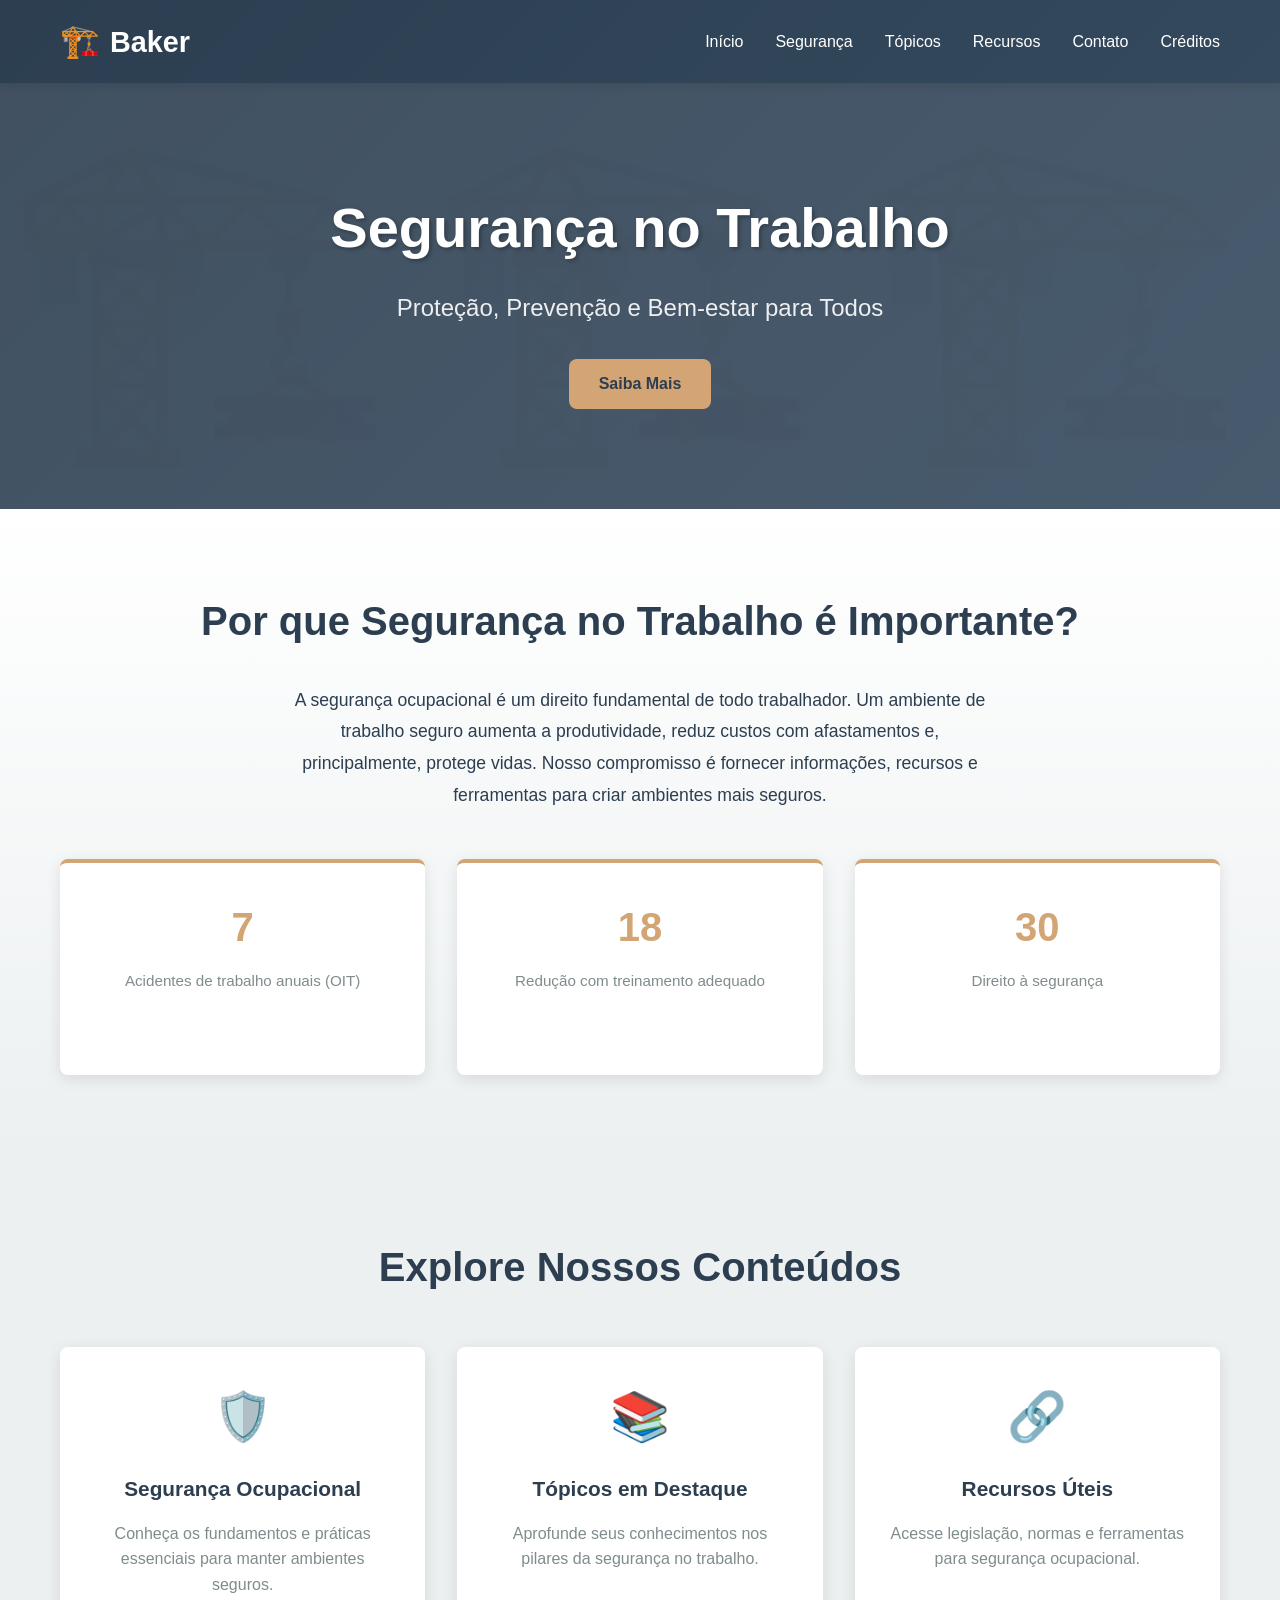
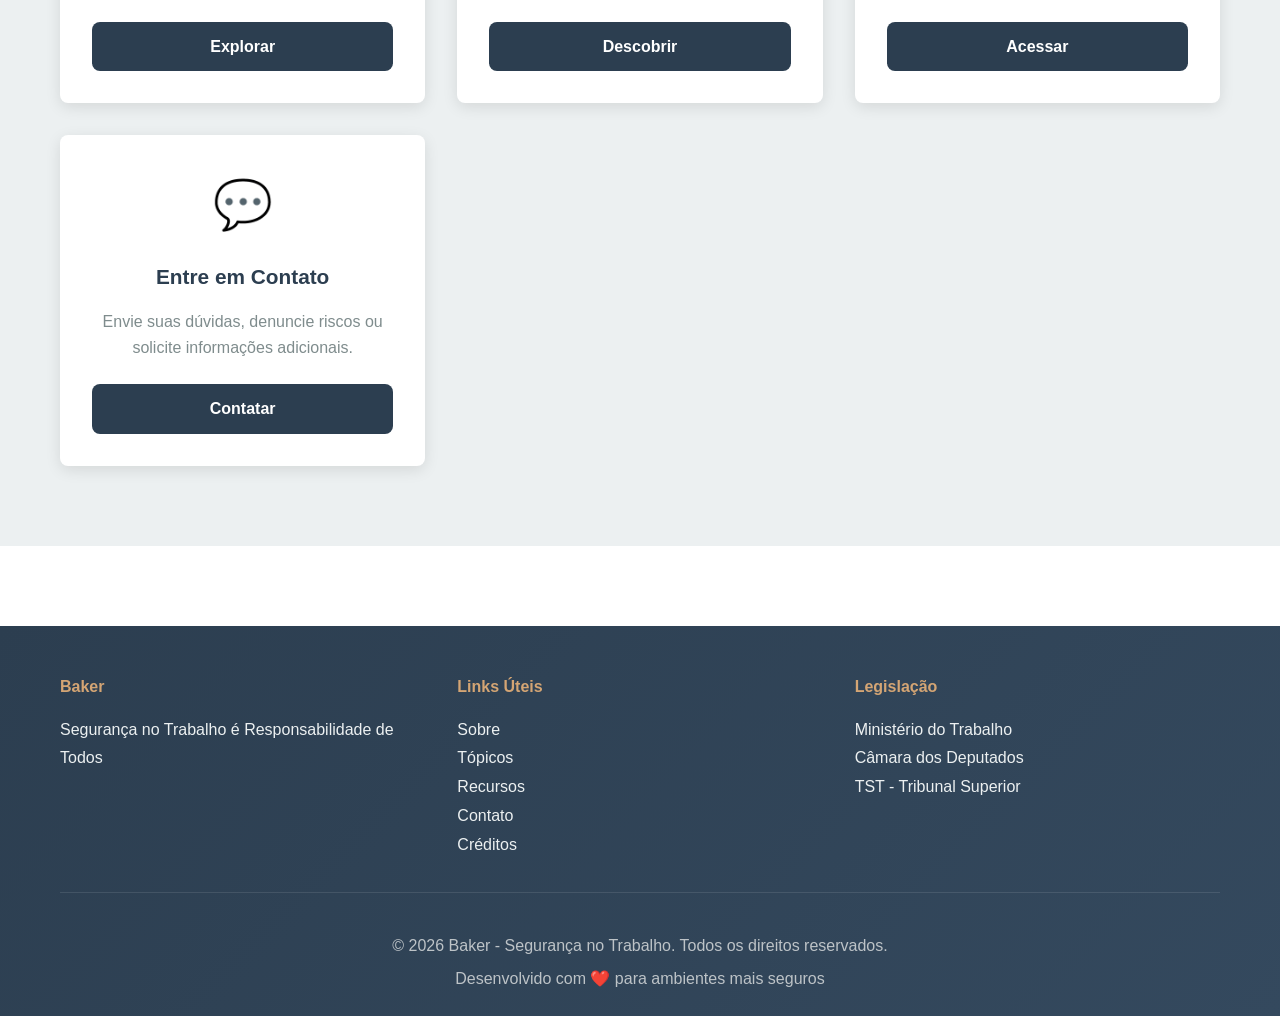
==== commit bd6ba93f: "Atualizar index.html com link para página de créditos" ====
--- a/index.html
+++ b/index.html
@@ -23,6 +23,7 @@
                 <li><a href="topicos.html">Tópicos</a></li>
                 <li><a href="recursos.html">Recursos</a></li>
                 <li><a href="contato.html">Contato</a></li>
+                <li><a href="creditos.html">Créditos</a></li>
             </ul>
         </div>
     </nav>
@@ -40,7 +41,7 @@
     <section class="intro">
         <div class="container">
             <h2>Por que Segurança no Trabalho é Importante?</h2>
-            <p>A segurança ocupacional é um direito fundamental de todo trabalhador. Um ambiente de trabalho seguro aumenta a produtividade, reduz custos com afastamentos e, principalmente, protege vidas.</p>
+            <p>A segurança ocupacional é um direito fundamental de todo trabalhador. Um ambiente de trabalho seguro aumenta a produtividade, reduz custos com afastamentos e, principalmente, protege vidas. Nosso compromisso é fornecer informações, recursos e ferramentas para criar ambientes mais seguros.</p>
             
             <div class="stats">
                 <div class="stat-card">
@@ -111,6 +112,7 @@
                         <li><a href="topicos.html">Tópicos</a></li>
                         <li><a href="recursos.html">Recursos</a></li>
                         <li><a href="contato.html">Contato</a></li>
+                        <li><a href="creditos.html">Créditos</a></li>
                     </ul>
                 </div>
                 
--- a/styles.css
+++ b/styles.css
@@ -267,6 +267,20 @@
     font-weight: bold;
 }
 
+.topic-details,
+.topic-practices {
+    margin-top: 1.5rem;
+    padding-top: 1.5rem;
+    border-top: 1px solid #ecf0f1;
+}
+
+.topic-details h4,
+.topic-practices h4 {
+    color: var(--primary-color);
+    margin-bottom: 1rem;
+    font-size: 1rem;
+}
+
 /* Checklist */
 .checklist {
     padding: 80px 20px;
@@ -377,7 +391,7 @@
 
 .tips-list {
     display: grid;
-    grid-template-columns: repeat(auto-fit, minmax(300px, 1fr));
+    grid-template-columns: 1fr;
     gap: 2rem;
     max-width: 1200px;
     margin: 0 auto;
@@ -492,6 +506,218 @@
     font-size: 1.1rem;
 }
 
+/* Highlights */
+.highlights {
+    padding: 80px 20px;
+    background: var(--light-bg);
+}
+
+.highlights h2 {
+    text-align: center;
+    font-size: 2.5rem;
+    margin-bottom: 3rem;
+    color: var(--secondary-color);
+}
+
+.highlights-grid {
+    display: grid;
+    grid-template-columns: repeat(auto-fit, minmax(280px, 1fr));
+    gap: 2rem;
+}
+
+.highlight-card {
+    background: white;
+    padding: 2rem;
+    border-radius: var(--border-radius);
+    box-shadow: 0 4px 15px rgba(0, 0, 0, 0.1);
+    text-align: center;
+    transition: var(--transition);
+    display: flex;
+    flex-direction: column;
+}
+
+.highlight-card:hover {
+    transform: translateY(-10px);
+    box-shadow: 0 10px 30px rgba(0, 0, 0, 0.15);
+}
+
+.highlight-icon {
+    font-size: 3rem;
+    display: block;
+    margin-bottom: 1rem;
+}
+
+.highlight-card h3 {
+    color: var(--secondary-color);
+    margin-bottom: 1rem;
+    font-size: 1.3rem;
+}
+
+.highlight-card p {
+    color: #7f8c8d;
+    margin-bottom: 1.5rem;
+    line-height: 1.6;
+    flex-grow: 1;
+}
+
+/* CTA Section */
+.cta-section {
+    padding: 80px 20px;
+    background: linear-gradient(135deg, var(--secondary-color), #34495e);
+    color: white;
+    text-align: center;
+}
+
+.cta-section h2 {
+    font-size: 2rem;
+    margin-bottom: 1rem;
+}
+
+.cta-section p {
+    font-size: 1.1rem;
+    margin-bottom: 2rem;
+    opacity: 0.9;
+}
+
+.cta-buttons {
+    display: flex;
+    gap: 1rem;
+    justify-content: center;
+    flex-wrap: wrap;
+}
+
+/* Créditos - Estilos Novos */
+.creditos-section {
+    padding: 80px 20px;
+    background: linear-gradient(to bottom, #ffffff, var(--light-bg));
+}
+
+.creditos-section h2 {
+    text-align: center;
+    font-size: 2.5rem;
+    margin-bottom: 2rem;
+    color: var(--secondary-color);
+}
+
+.intro-text {
+    text-align: center;
+    font-size: 1.1rem;
+    max-width: 700px;
+    margin: 0 auto 3rem;
+    line-height: 1.8;
+    color: #7f8c8d;
+}
+
+.creditos-grid {
+    display: grid;
+    grid-template-columns: repeat(auto-fit, minmax(300px, 1fr));
+    gap: 2rem;
+    margin-bottom: 4rem;
+}
+
+.credito-card {
+    background: white;
+    padding: 2.5rem;
+    border-radius: var(--border-radius);
+    box-shadow: 0 4px 15px rgba(0, 0, 0, 0.1);
+    transition: var(--transition);
+    text-align: center;
+    border-top: 4px solid var(--primary-color);
+}
+
+.credito-card:hover {
+    transform: translateY(-10px);
+    box-shadow: 0 10px 30px rgba(0, 0, 0, 0.15);
+}
+
+.credito-avatar {
+    font-size: 4rem;
+    margin-bottom: 1rem;
+}
+
+.credito-card h3 {
+    font-size: 1.5rem;
+    color: var(--secondary-color);
+    margin-bottom: 0.5rem;
+}
+
+.credito-role {
+    font-size: 1rem;
+    color: var(--primary-color);
+    font-weight: 600;
+    margin-bottom: 1rem;
+}
+
+.credito-description {
+    color: #7f8c8d;
+    margin-bottom: 1.5rem;
+    line-height: 1.6;
+    font-size: 0.95rem;
+}
+
+.credito-skills {
+    display: flex;
+    flex-wrap: wrap;
+    gap: 0.5rem;
+    justify-content: center;
+}
+
+.skill-badge {
+    display: inline-block;
+    background: var(--light-bg);
+    color: var(--secondary-color);
+    padding: 0.4rem 0.8rem;
+    border-radius: 20px;
+    font-size: 0.85rem;
+    font-weight: 500;
+    border: 1px solid var(--primary-color);
+}
+
+.agradecimentos-section {
+    background: linear-gradient(135deg, var(--secondary-color), #34495e);
+    color: white;
+    padding: 3rem;
+    border-radius: var(--border-radius);
+    margin-bottom: 3rem;
+    box-shadow: 0 4px 15px rgba(0, 0, 0, 0.1);
+}
+
+.agradecimentos-section h3 {
+    font-size: 1.8rem;
+    margin-bottom: 1rem;
+    color: var(--primary-color);
+}
+
+.agradecimentos-section p {
+    font-size: 1.05rem;
+    line-height: 1.8;
+    opacity: 0.95;
+}
+
+.sobre-projeto-section {
+    background: var(--light-bg);
+    padding: 3rem;
+    border-radius: var(--border-radius);
+    box-shadow: 0 4px 15px rgba(0, 0, 0, 0.1);
+}
+
+.sobre-projeto-section h3 {
+    font-size: 1.8rem;
+    color: var(--secondary-color);
+    margin-bottom: 1rem;
+}
+
+.sobre-projeto-section p {
+    color: #7f8c8d;
+    line-height: 1.8;
+    margin-bottom: 1rem;
+    font-size: 1rem;
+}
+
+.sobre-projeto-section p strong {
+    color: var(--secondary-color);
+}
+
 /* Footer */
 .footer {
     background: linear-gradient(135deg, var(--secondary-color), #34495e);
@@ -563,13 +789,17 @@
     .checklist h2,
     .resources h2,
     .tips h2,
-    .contact h2 {
+    .contact h2,
+    .highlights h2,
+    .creditos-section h2 {
         font-size: 1.8rem;
     }
 
     .stat-card,
     .topic-card,
-    .resource-card {
+    .resource-card,
+    .highlight-card,
+    .credito-card {
         padding: 1.5rem;
     }
 
@@ -580,6 +810,23 @@
     .footer-content {
         grid-template-columns: 1fr;
         text-align: center;
+    }
+
+    .cta-buttons {
+        flex-direction: column;
+    }
+
+    .cta-buttons .btn {
+        width: 100%;
+    }
+
+    .credito-card {
+        padding: 1.5rem;
+    }
+
+    .agradecimentos-section,
+    .sobre-projeto-section {
+        padding: 2rem;
     }
 }
 
@@ -604,6 +851,19 @@
 
     .stat-card h3 {
         font-size: 1.8rem;
+    }
+
+    .creditos-grid {
+        grid-template-columns: 1fr;
+    }
+
+    .credito-card h3 {
+        font-size: 1.3rem;
+    }
+
+    .agradecimentos-section h3,
+    .sobre-projeto-section h3 {
+        font-size: 1.3rem;
     }
 }
 
@@ -622,7 +882,9 @@
 .topic-card,
 .stat-card,
 .resource-card,
-.tip {
+.tip,
+.highlight-card,
+.credito-card {
     animation: fadeInUp 0.6s ease-out;
 }
 
@@ -632,4 +894,15 @@
 .topic-card:nth-child(3) { animation-delay: 0.3s; }
 .topic-card:nth-child(4) { animation-delay: 0.4s; }
 .topic-card:nth-child(5) { animation-delay: 0.5s; }
-.topic-card:nth-child(6) { animation-delay: 0.6s; }+.topic-card:nth-child(6) { animation-delay: 0.6s; }
+
+.credito-card:nth-child(1) { animation-delay: 0.1s; }
+.credito-card:nth-child(2) { animation-delay: 0.2s; }
+.credito-card:nth-child(3) { animation-delay: 0.3s; }
+
+/* Estilos adicionais para responsividade */
+@media (max-width: 1024px) {
+    .contact-wrapper {
+        grid-template-columns: 1fr;
+    }
+}
